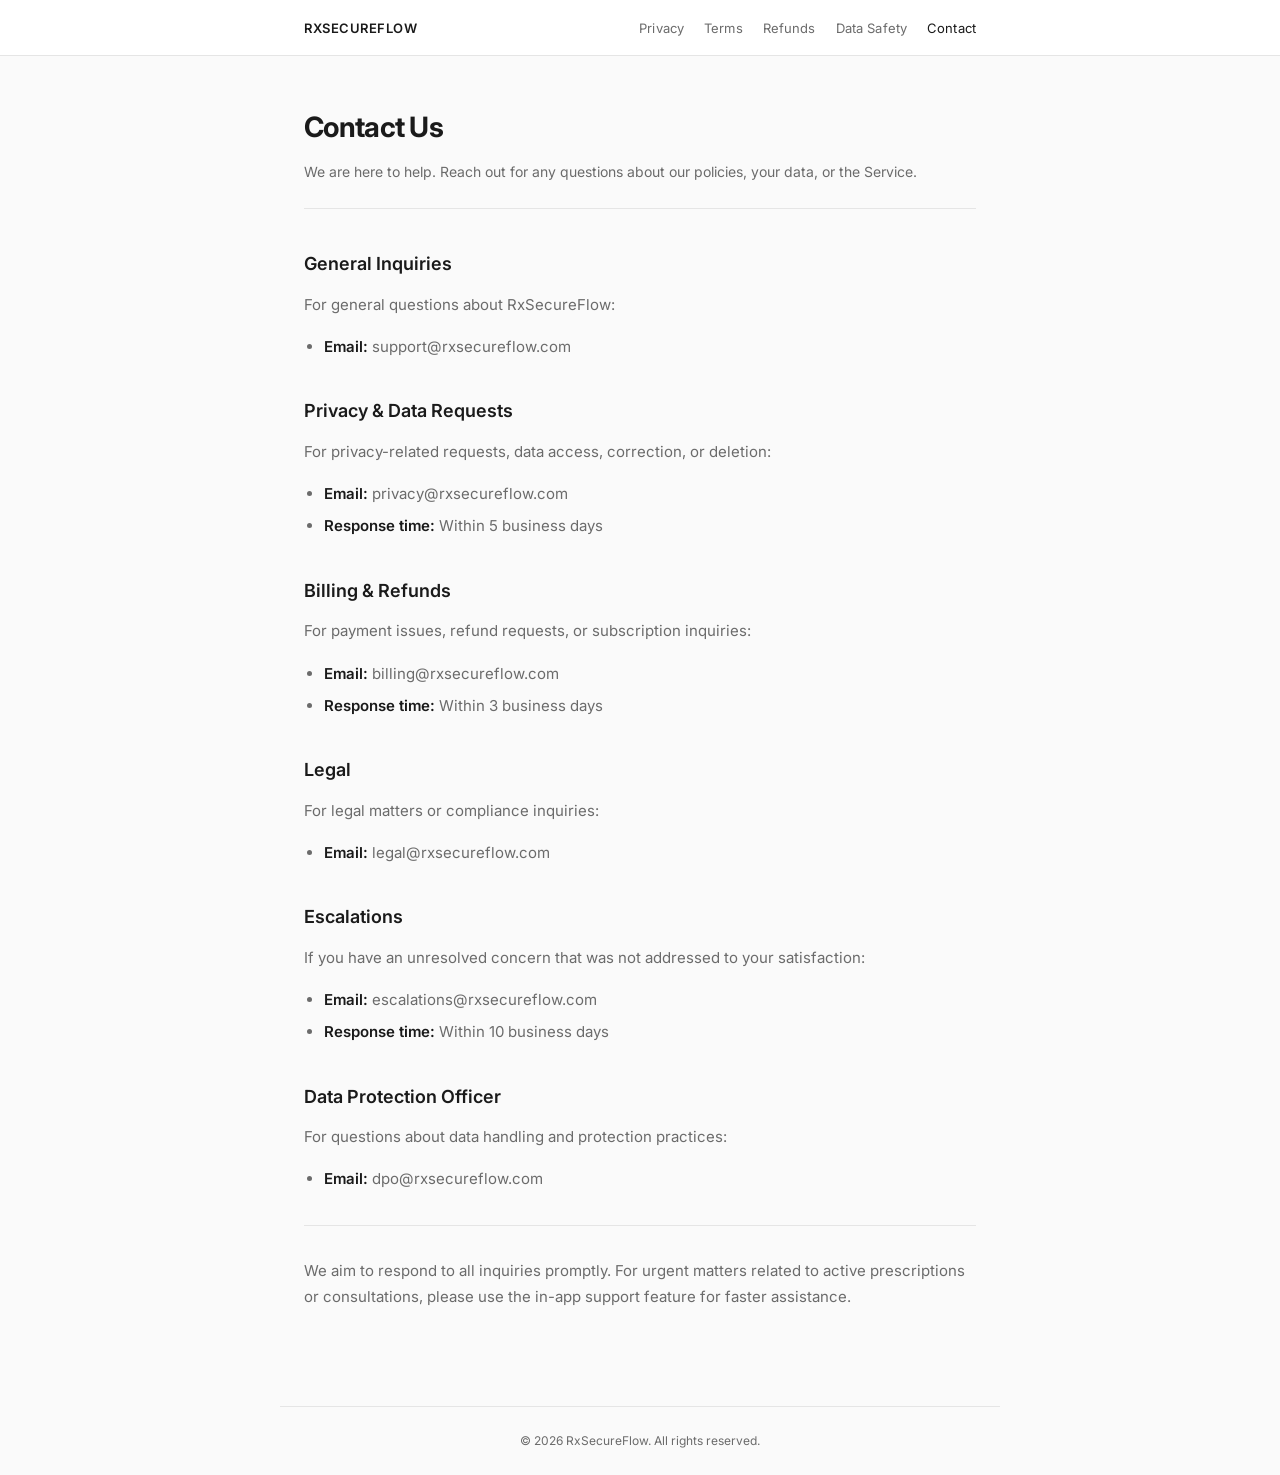
==== contact.html @ db01958b "Create contact.html" ====
<!DOCTYPE html>
<html lang="en">
<head>
  <meta charset="UTF-8">
  <meta name="viewport" content="width=device-width, initial-scale=1.0">
  <title>Contact Us — RxSecureFlow</title>
  <link rel="preconnect" href="https://fonts.googleapis.com">
  <link href="https://fonts.googleapis.com/css2?family=Inter:wght@400;500;600;700&display=swap" rel="stylesheet">
  <link rel="stylesheet" href="style.css">
</head>
<body>
  <nav class="nav">
    <div class="nav-inner">
      <a href="/" class="nav-brand">RxSecureFlow</a>
      <ul class="nav-links">
        <li><a href="privacy-policy.html">Privacy</a></li>
        <li><a href="terms.html">Terms</a></li>
        <li><a href="refund-policy.html">Refunds</a></li>
        <li><a href="data-safety.html">Data Safety</a></li>
        <li><a href="contact.html" class="active">Contact</a></li>
      </ul>
    </div>
  </nav>
  <main class="content">
    <h1>Contact Us</h1>
    <p class="subtitle">We are here to help. Reach out for any questions about our policies, your data, or the Service.</p>
    <h2>General Inquiries</h2>
    <p>For general questions about RxSecureFlow:</p>
    <ul>
      <li><strong>Email:</strong> support@rxsecureflow.com</li>
    </ul>
    <h2>Privacy &amp; Data Requests</h2>
    <p>For privacy-related requests, data access, correction, or deletion:</p>
    <ul>
      <li><strong>Email:</strong> privacy@rxsecureflow.com</li>
      <li><strong>Response time:</strong> Within 5 business days</li>
    </ul>
    <h2>Billing &amp; Refunds</h2>
    <p>For payment issues, refund requests, or subscription inquiries:</p>
    <ul>
      <li><strong>Email:</strong> billing@rxsecureflow.com</li>
      <li><strong>Response time:</strong> Within 3 business days</li>
    </ul>
    <h2>Legal</h2>
    <p>For legal matters or compliance inquiries:</p>
    <ul>
      <li><strong>Email:</strong> legal@rxsecureflow.com</li>
    </ul>
    <h2>Escalations</h2>
    <p>If you have an unresolved concern that was not addressed to your satisfaction:</p>
    <ul>
      <li><strong>Email:</strong> escalations@rxsecureflow.com</li>
      <li><strong>Response time:</strong> Within 10 business days</li>
    </ul>
    <h2>Data Protection Officer</h2>
    <p>For questions about data handling and protection practices:</p>
    <ul>
      <li><strong>Email:</strong> dpo@rxsecureflow.com</li>
    </ul>
    <hr>
    <p>We aim to respond to all inquiries promptly. For urgent matters related to active prescriptions or consultations, please use the in-app support feature for faster assistance.</p>
  </main>
  <footer class="footer">
    <p>&copy; 2026 RxSecureFlow. All rights reserved.</p>
  </footer>
</body>
</html>
---- style.css ----
*,
*::before,
*::after {
  margin: 0;
  padding: 0;
  box-sizing: border-box;
}

:root {
  --bg: #fafafa;
  --surface: #ffffff;
  --text: #1a1a1a;
  --text-secondary: #6b6b6b;
  --border: #e5e5e5;
  --accent: #111111;
  --link: #111111;
  --link-hover: #444444;
  --font: 'Inter', -apple-system, BlinkMacSystemFont, 'Segoe UI', Roboto, sans-serif;
  --max-width: 720px;
  --spacing: 1.5rem;
}

html {
  font-size: 16px;
  -webkit-font-smoothing: antialiased;
  -moz-osx-font-smoothing: grayscale;
}

body {
  font-family: var(--font);
  background: var(--bg);
  color: var(--text);
  line-height: 1.7;
  min-height: 100vh;
}

.nav {
  position: sticky;
  top: 0;
  z-index: 100;
  border-bottom: 1px solid var(--border);
  backdrop-filter: blur(8px);
  background: rgba(255, 255, 255, 0.92);
}

.nav-inner {
  max-width: var(--max-width);
  margin: 0 auto;
  padding: 0.875rem var(--spacing);
  display: flex;
  align-items: center;
  justify-content: space-between;
}

.nav-brand {
  font-size: 0.8125rem;
  font-weight: 600;
  letter-spacing: 0.04em;
  text-transform: uppercase;
  color: var(--text);
  text-decoration: none;
}

.nav-links {
  display: flex;
  gap: 1.25rem;
  list-style: none;
}

.nav-links a {
  font-size: 0.8125rem;
  color: var(--text-secondary);
  text-decoration: none;
  transition: color 0.15s ease;
  letter-spacing: 0.01em;
}

.nav-links a:hover,
.nav-links a.active {
  color: var(--text);
}

.content {
  max-width: var(--max-width);
  margin: 0 auto;
  padding: 3rem var(--spacing) 5rem;
}

.content h1 {
  font-size: 1.75rem;
  font-weight: 700;
  letter-spacing: -0.025em;
  margin-bottom: 0.5rem;
  color: var(--text);
}

.content .subtitle {
  font-size: 0.875rem;
  color: var(--text-secondary);
  margin-bottom: 2.5rem;
  padding-bottom: 1.5rem;
  border-bottom: 1px solid var(--border);
}

.content h2 {
  font-size: 1.125rem;
  font-weight: 600;
  margin-top: 2.25rem;
  margin-bottom: 0.75rem;
  color: var(--text);
}

.content h3 {
  font-size: 1rem;
  font-weight: 600;
  margin-top: 1.5rem;
  margin-bottom: 0.5rem;
  color: var(--text);
}

.content p {
  font-size: 0.9375rem;
  margin-bottom: 1rem;
  color: var(--text-secondary);
  line-height: 1.75;
}

.content ul,
.content ol {
  margin-bottom: 1rem;
  padding-left: 1.25rem;
}

.content li {
  font-size: 0.9375rem;
  color: var(--text-secondary);
  line-height: 1.75;
  margin-bottom: 0.375rem;
}

.content a {
  color: var(--link);
  text-decoration: underline;
  text-underline-offset: 2px;
}

.content a:hover {
  color: var(--link-hover);
}

.content strong {
  color: var(--text);
  font-weight: 600;
}

.content hr {
  border: none;
  border-top: 1px solid var(--border);
  margin: 2rem 0;
}

.content table {
  width: 100%;
  border-collapse: collapse;
  margin-bottom: 1.5rem;
  font-size: 0.875rem;
}

.content th,
.content td {
  text-align: left;
  padding: 0.625rem 0.75rem;
  border-bottom: 1px solid var(--border);
  color: var(--text-secondary);
}

.content th {
  font-weight: 600;
  color: var(--text);
}

.footer {
  max-width: var(--max-width);
  margin: 0 auto;
  padding: 1.5rem var(--spacing);
  border-top: 1px solid var(--border);
  text-align: center;
}

.footer p {
  font-size: 0.75rem;
  color: var(--text-secondary);
}

@media (max-width: 600px) {
  :root {
    --spacing: 1.125rem;
  }
  .content {
    padding-top: 2rem;
  }
  .content h1 {
    font-size: 1.375rem;
  }
  .nav-links {
    gap: 0.75rem;
  }
  .nav-links a {
    font-size: 0.75rem;
  }
    }
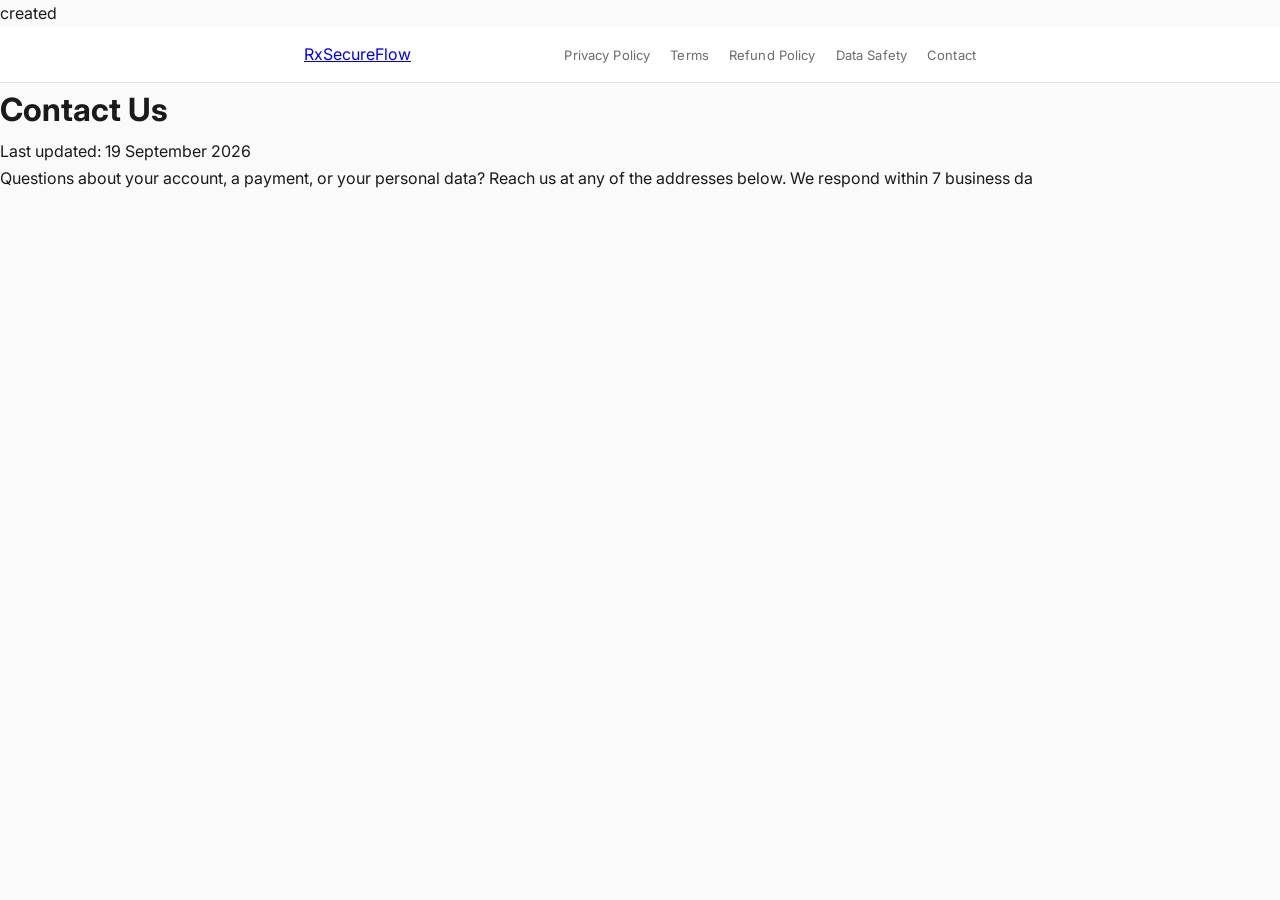
==== commit 5320a18c: "Update contact.html" ====
--- a/contact.html
+++ b/contact.html
@@ -1,67 +1,33 @@
+created
 <!DOCTYPE html>
 <html lang="en">
 <head>
-  <meta charset="UTF-8">
-  <meta name="viewport" content="width=device-width, initial-scale=1.0">
-  <title>Contact Us — RxSecureFlow</title>
-  <link rel="preconnect" href="https://fonts.googleapis.com">
-  <link href="https://fonts.googleapis.com/css2?family=Inter:wght@400;500;600;700&display=swap" rel="stylesheet">
-  <link rel="stylesheet" href="style.css">
+  <meta charset="UTF-8" />
+  <meta name="viewport" content="width=device-width, initial-scale=1.0" />
+  <title>Contact — RxSecureFlow</title>
+  <meta name="description" content="Contact RxSecureFlow support and our Grievance Officer (DPDP Act, 2023)." />
+  <link rel="preconnect" href="https://fonts.googleapis.com" />
+  <link href="https://fonts.googleapis.com/css2?family=Inter:wght@400;500;600&display=swap" rel="stylesheet" />
+  <link rel="stylesheet" href="style.css" />
 </head>
 <body>
-  <nav class="nav">
+  <header class="nav">
     <div class="nav-inner">
-      <a href="/" class="nav-brand">RxSecureFlow</a>
-      <ul class="nav-links">
-        <li><a href="privacy-policy.html">Privacy</a></li>
-        <li><a href="terms.html">Terms</a></li>
-        <li><a href="refund-policy.html">Refunds</a></li>
-        <li><a href="data-safety.html">Data Safety</a></li>
-        <li><a href="contact.html" class="active">Contact</a></li>
-      </ul>
+      <a class="brand" href="index.html">RxSecureFlow</a>
+      <nav class="nav-links">
+        <a href="privacy-policy.html">Privacy Policy</a>
+        <a href="terms.html">Terms</a>
+        <a href="refund-policy.html">Refund Policy</a>
+        <a href="data-safety.html">Data Safety</a>
+        <a href="contact.html">Contact</a>
+      </nav>
     </div>
-  </nav>
-  <main class="content">
+  </header>
+ 
+  <main>
     <h1>Contact Us</h1>
-    <p class="subtitle">We are here to help. Reach out for any questions about our policies, your data, or the Service.</p>
-    <h2>General Inquiries</h2>
-    <p>For general questions about RxSecureFlow:</p>
-    <ul>
-      <li><strong>Email:</strong> support@rxsecureflow.com</li>
-    </ul>
-    <h2>Privacy &amp; Data Requests</h2>
-    <p>For privacy-related requests, data access, correction, or deletion:</p>
-    <ul>
-      <li><strong>Email:</strong> privacy@rxsecureflow.com</li>
-      <li><strong>Response time:</strong> Within 5 business days</li>
-    </ul>
-    <h2>Billing &amp; Refunds</h2>
-    <p>For payment issues, refund requests, or subscription inquiries:</p>
-    <ul>
-      <li><strong>Email:</strong> billing@rxsecureflow.com</li>
-      <li><strong>Response time:</strong> Within 3 business days</li>
-    </ul>
-    <h2>Legal</h2>
-    <p>For legal matters or compliance inquiries:</p>
-    <ul>
-      <li><strong>Email:</strong> legal@rxsecureflow.com</li>
-    </ul>
-    <h2>Escalations</h2>
-    <p>If you have an unresolved concern that was not addressed to your satisfaction:</p>
-    <ul>
-      <li><strong>Email:</strong> escalations@rxsecureflow.com</li>
-      <li><strong>Response time:</strong> Within 10 business days</li>
-    </ul>
-    <h2>Data Protection Officer</h2>
-    <p>For questions about data handling and protection practices:</p>
-    <ul>
-      <li><strong>Email:</strong> dpo@rxsecureflow.com</li>
-    </ul>
-    <hr>
-    <p>We aim to respond to all inquiries promptly. For urgent matters related to active prescriptions or consultations, please use the in-app support feature for faster assistance.</p>
-  </main>
-  <footer class="footer">
-    <p>&copy; 2026 RxSecureFlow. All rights reserved.</p>
-  </footer>
-</body>
-</html>
+    <p class="updated">Last updated: 19 September 2026</p>
+ 
+    <p>
+      Questions about your account, a payment, or your personal data? Reach us at
+      any of the addresses below. We respond within 7 business da
